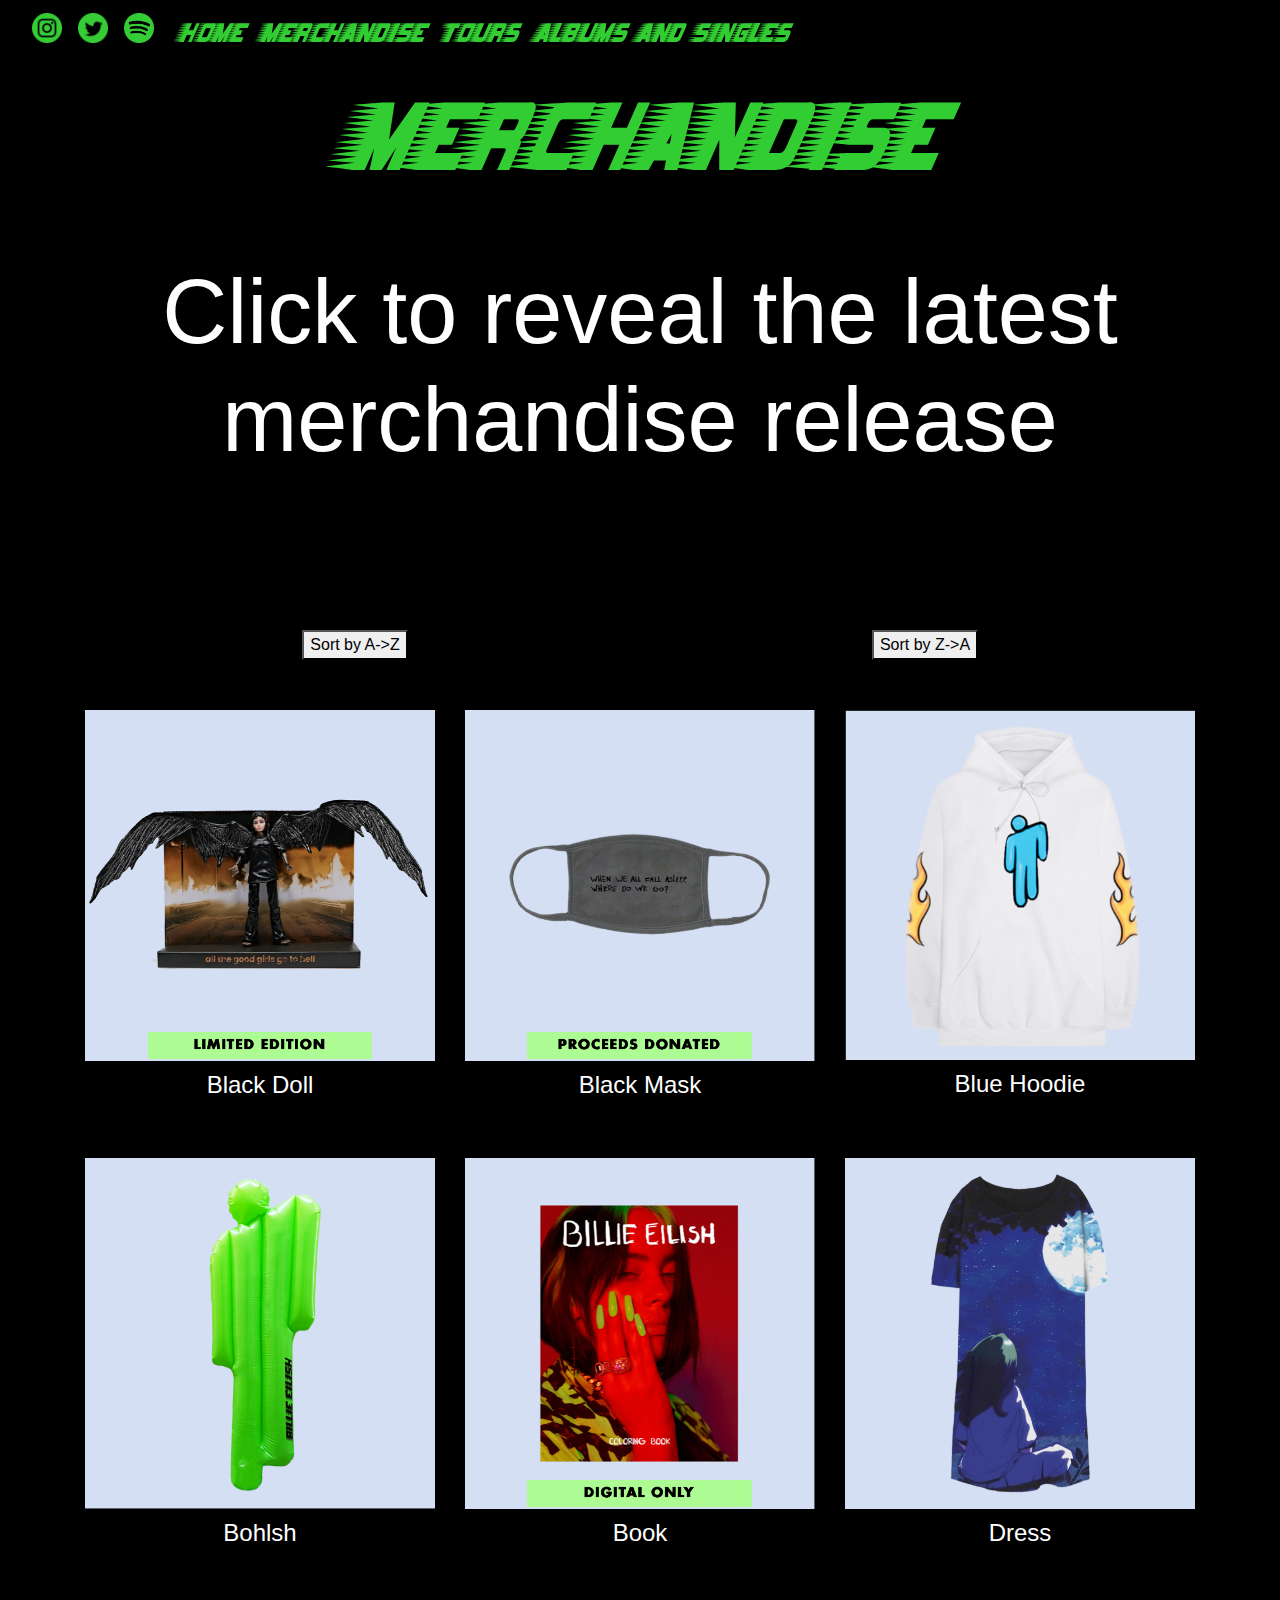
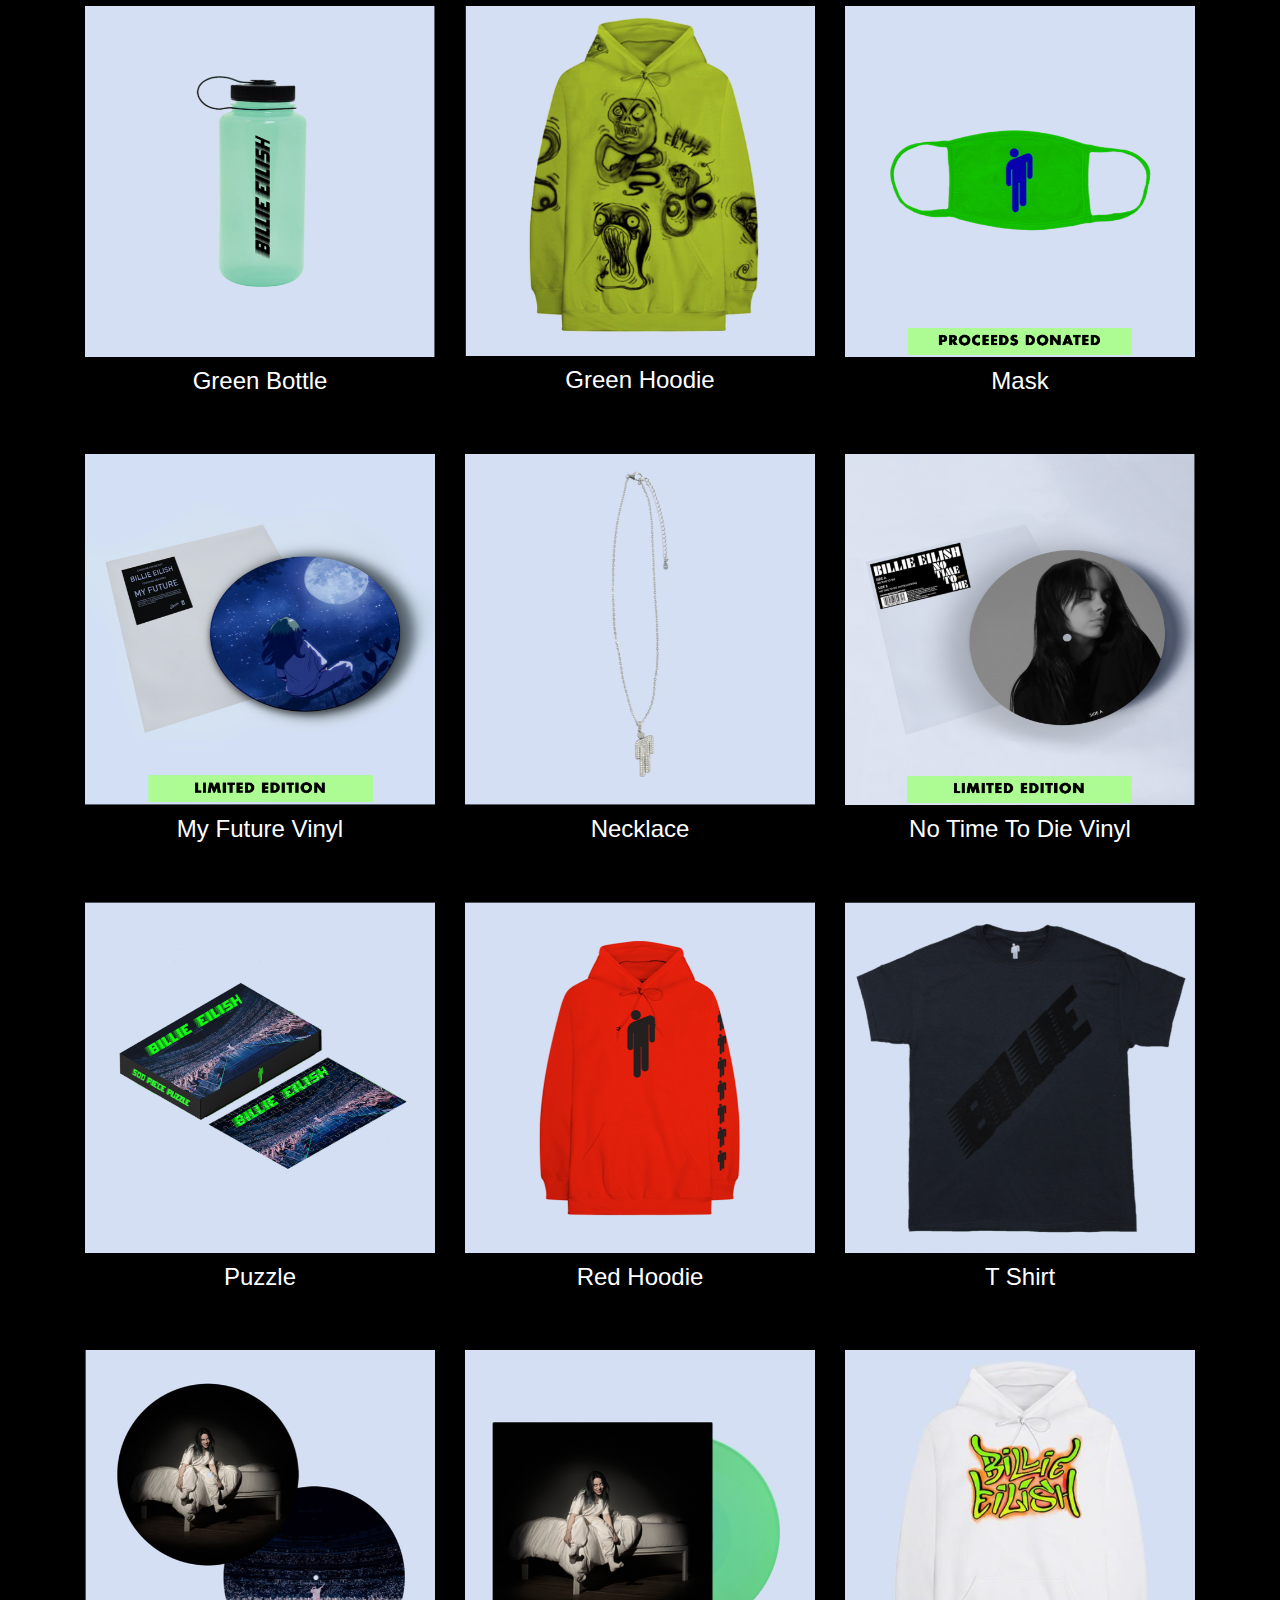
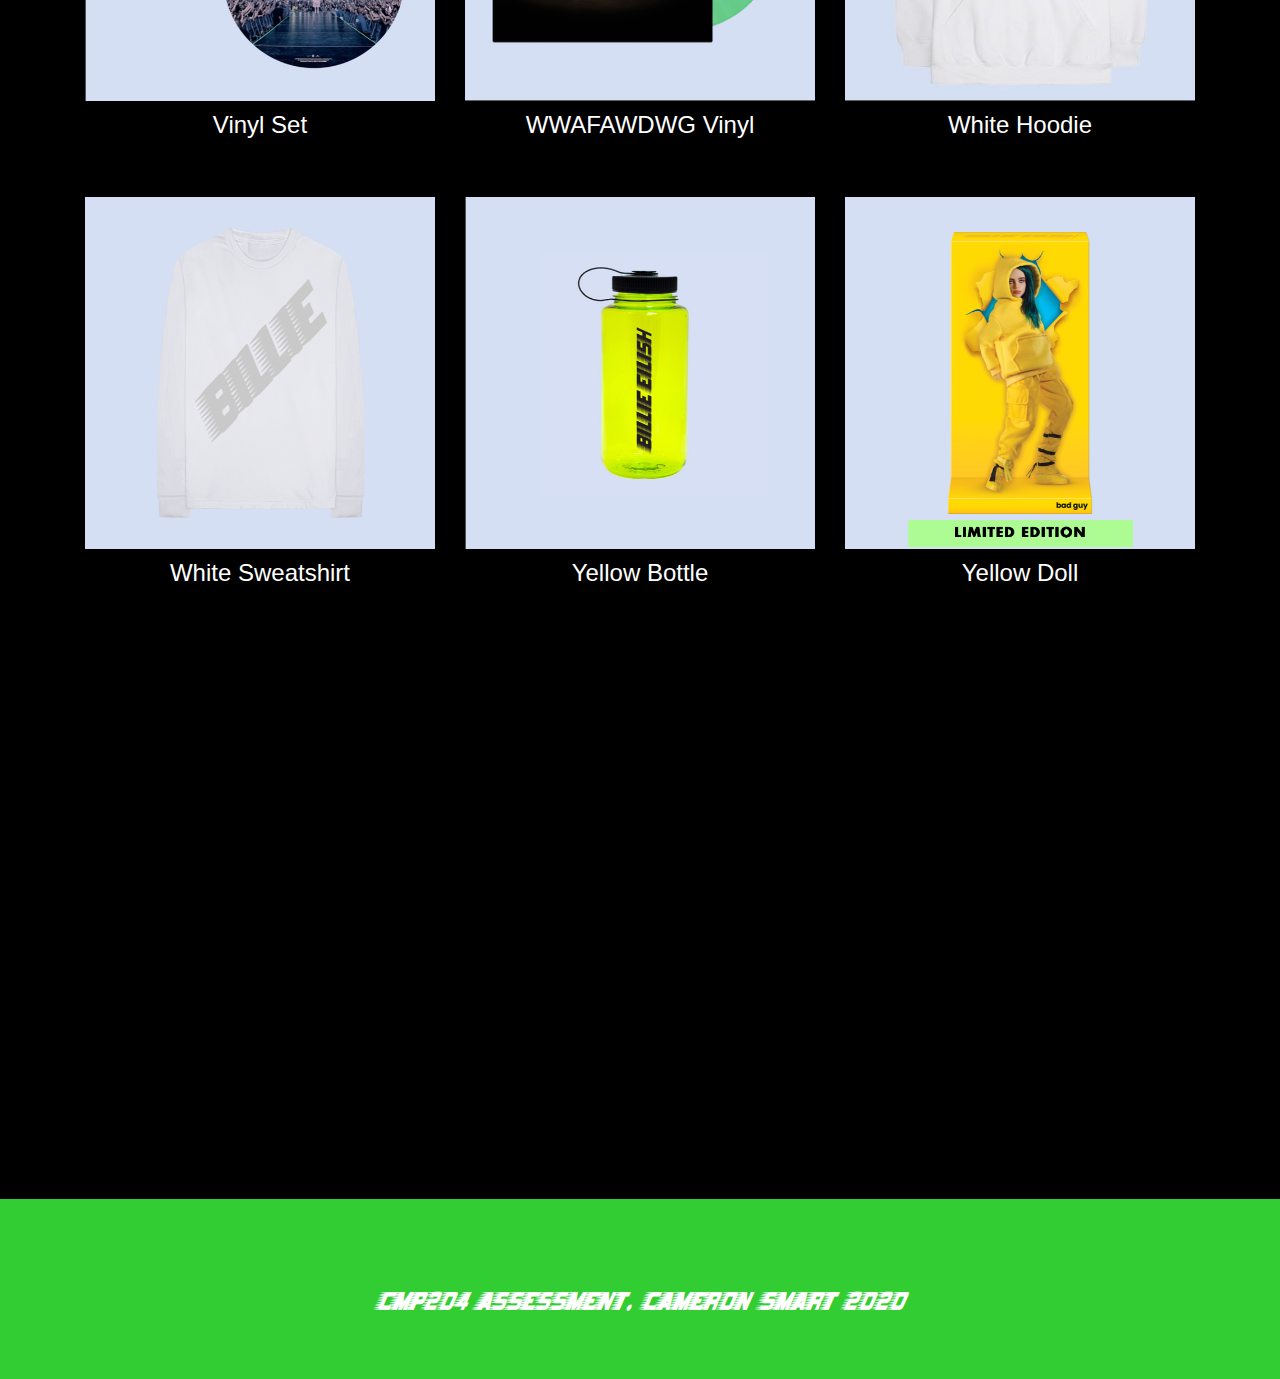
==== merchandise.html @ 7ebe22fa "Initial upload of existing project" ====
<html>

<head>
    <link rel="stylesheet" href="css/bootstrap.min.css">
    <link rel="stylesheet" href="css/style.css">
    
    <meta charset="utf-8">
    <meta name="viewport" content="width=device-width, initial-scale=1, shrink-to-fit=no">
    
    <link rel="stylesheet" href="css/cookieBubble.min.css"> 
    
    <title>Merchandise</title>
</head>
    
    
<body>
    
    <!-- COOKIE POP UP START -->
    <script src="https://cdnjs.cloudflare.com/ajax/libs/jquery/3.1.1/jquery.min.js"></script>
    <script src="js/cookieBubble.min.js"></script>
    <script>
        (function ($) {
                $.cookieBubble();
        })(jQuery);
    </script>
    <!-- COOKIE POP UP END -->
    
    <!-- JUMBOTRON START -->
    <div class="jumbotron text-center" id="jumbotron">
        <h1>Merchandise</h1>
    </div>
    <!-- JUMBOTRON END -->
    
    <!-- NAVBAR START -->
    
    <div id="navbar">
    <nav class="navbar fixed-top navbar-expand-lg">
        <a class="navbar-brand hvr-grow" href="index.html">
        </a>
        
        <button class="navbar-toggler" type="button" data-toggle="collapse" data-target="#navbarSupportedContent" aria-controls="navbarSupportedContent" aria-expanded="false" aria-label="Toggle navigation">
            <img src="images/icons/menu.png" width="30" height="30" alt="Menu button">
        </button>
        
    
        <div class="collapse navbar-collapse" id="navbarSupportedContent">
            <ul class="navbar-nav mr-auto">
                <a class="navbar-brand hvr-grow" href="https://www.instagram.com/billieeilish/">
                    <img src="images/icons/instagram.png" width="30" height="30" alt="Instagram" loading="lazy">
                </a>
                <a class="navbar-brand hvr-grow" href="https://twitter.com/billieeilish">
                    <img src="images/icons/twitter.png" width="30" height="30" alt="Twitter" loading="lazy">
                </a>
                <a class="navbar-brand hvr-grow" href="https://open.spotify.com/artist/6qqNVTkY8uBg9cP3Jd7DAH">
                    <img src="images/icons/spotify.png" width="30" height="30" alt="Spotify" loading="lazy">
                </a>
                <li class="nav-item active">
                    <a class="nav-link hvr-grow" href="index.html">Home<span class="sr-only">(current)</span></a>
                </li>
                <li class="nav-item">
                    <a class="nav-link hvr-grow" href="merchandise.html">Merchandise</a>
                </li>
                <li class="nav-item">
                    <a class="nav-link hvr-grow" href="tours.html">Tours</a>
                </li>
                <li class="nav-item">
                    <a class="nav-link hvr-grow" href="albums.php">Albums and Singles</a>
                </li>
            </ul>
        </div>
    </nav>
    </div>
    
    <!-- NAVBAR END -->
    
    <!-- CONTENT START -->
    
    <div class="container" id="items">
        <div class="row">
            <div class="col-sm-12 text-center">
                <div id="divOne">
                    <h1>Click to reveal the latest merchandise release</h1><br><br>
                </div>
            </div>
        </div>
        
        <div class="row">
            <div class="col-sm-6 text-center">
                <div id="buttonOne">
                    <button onclick="setupItemAZ();" type="button">Sort by A->Z</button>
                </div>
            </div>
            <div class="col-sm-6 text-center">
                <div id="buttonTwo">
                    <button onclick="setupItemZA();" type="button">Sort by Z->A</button>
                </div>
            </div>
        </div>
        
        <div class="row">
            <div class="col-sm-12 text-center">
                <div id="divTwo">
                    <h1></h1>
                </div>
            </div>
        </div>
    </div>
    
    <!-- IMAGE SOURCE: https://store.billieeilish.com/products/blohsh-cloth-face-covering?variant=31700406665277 -->
    <script type="text/javascript" src="js/script.js"></script>

    <!-- CONTENT END -->
    
    <!-- REMOVE LATER: DEBUGGING PURPOSES -->
    <br><br><br><br><br><br><br><br><br><br><br><br><br><br><br><br><br><br><br><br><br>
    
    <!-- FOOTER START -->
    
    <div class="jumbotron text-center" id="footer">
        <h4>CMP204 Assessment. Cameron Smart 2020</h4>
    </div>
    
    <!-- FOOTER END -->
    
    <!-- JS: must be at end of body -->
    <script src="https://code.jquery.com/jquery-3.5.1.slim.min.js" integrity="sha384-DfXdz2htPH0lsSSs5nCTpuj/zy4C+OGpamoFVy38MVBnE+IbbVYUew+OrCXaRkfj" crossorigin="anonymous"></script>
    <script src="https://cdn.jsdelivr.net/npm/popper.js@1.16.0/dist/umd/popper.min.js" integrity="sha384-Q6E9RHvbIyZFJoft+2mJbHaEWldlvI9IOYy5n3zV9zzTtmI3UksdQRVvoxMfooAo" crossorigin="anonymous"></script>
    <script src="https://stackpath.bootstrapcdn.com/bootstrap/4.5.0/js/bootstrap.min.js" integrity="sha384-OgVRvuATP1z7JjHLkuOU7Xw704+h835Lr+6QL9UvYjZE3Ipu6Tp75j7Bh/kR0JKI" crossorigin="anonymous"></script>
    <!-- END JS -->
    
</body>

</html>
---- css/style.css ----
@font-face {
    font-family: barbatrick;
    src: url(fonts/Barbatrick.otf);
}

body {
    background-color: black;
}

.hvr-grow {
    display: inline-block;
    vertical-align: middle;
    -webkit-transform: perspective(1px) translateZ(0);
    transform: perspective(1px) translateZ(0);
    box-shadow: 0 0 1px rgba(0, 0, 0, 0);
    -webkit-transition-duration: 0.3s;
    transition-duration: 0.3s;
    -webkit-transition-property: transform;
    transition-property: transform;
}

.hvr-grow:hover, .hvr-grow:focus, .hvr-grow:active {
    -webkit-transform: scale(1.1);
    transform: scale(1.1);
}

.jumbotron{
    font-family: barbatrick;
    background-color: black;
    color: limegreen;
    border-radius: 0px;
    padding-top: 90px;
    padding-bottom: 20px;
}

.setBlue {
    color: blue;
}

#footer {
    color: black;
    background-color: limegreen;
    position: absolute;
    bottom: bottom;
    width: 100%;
    height: 180px;
}

.container-fluid.full-width {
    padding-left: 0;
    padding-right: 0;
    overflow-x: hidden;
}

nav {
    font-family: barbatrick;
    background-color: black;
    color: limegreen;
    font-size: 25px;
}

a { 
    padding-top: 0px;
    color: limegreen;
    font-family: barbatrick;
}

nav img {
    filter: invert(73%) sepia(35%) saturate(4363%) hue-rotate(71deg) brightness(98%) contrast(81%);
}

h1 {
    font-size: 90px;
}

h2 {
    color: limegreen;
    padding-top: 15px;
}

#Timer {
    padding-top: 100px;
    color: limegreen;
    font-family: barbatrick;
    font-size: 40pt;
    text-align: center;
    color: white;
    width: 100%;
}

#TimerArea {
    padding-top:300px;
    background-image: url(../images/Tour.jpg) ;
    background-size: cover;
    height: 900px;
}

#tickets h2 {
    padding-top: 100px;
    color: white;
}

#tickets {
    padding-bottom: 100px;
}

#divOne {
    color: white;
    padding-bottom: 50px;
}

#divTwo h4 {
    padding-top: 10px;
}

#albums {
     padding-top: 40px;
}

#cover {
    margin-top:30px;margin-bottom:30px;
}
#items .row {
    padding-bottom: 50px;
}

.yellow {
    background-color: RGB(233,214,127);
}

.red {
    background-color: RGB(245,33,56);
}

.grey {
    background-color: RGB(50,48,44);
}

.cream{
    background-color: RGB(197,184,137);
}

h3, h4, h5, h6 {
    color: white;
}

.yellow img, .red img, .grey img, .cream img {
    max-height: 400px;
}

.cookie-policy-btn {
    font-family: inherit; 
}
---- css/cookieBubble.min.css ----
.cookie-bubble{position:fixed;width:100%;max-width:400px;min-height:100px;border-radius:10px;background-color:#fff;-webkit-box-shadow:0 2px 15px rgba(0,0,0,.2);box-shadow:0 2px 15px rgba(0,0,0,.2);z-index:9999;font-family:sans-serif}.cookie-bubble.top-left{top:10px;left:10px}.cookie-bubble.top-right{top:10px;right:0}.cookie-bubble.top-center{top:10px;left:calc(100vw - 100vw/2 - 400px/2)}.cookie-bubble.bottom-left{bottom:10px;left:10px}.cookie-bubble.bottom-right{bottom:10px;right:0}.cookie-bubble.bottom-center{bottom:10px;left:calc(100vw - 100vw/2 - 400px/2)}.cookie-bubble.show.top-center,.cookie-bubble.show.top-left,.cookie-bubble.show.top-right{-webkit-animation-name:popInTop;animation-name:popInTop;-webkit-animation-duration:2s;animation-duration:2s;-webkit-animation-timing-function:cubic-bezier(.19,1,.22,1);animation-timing-function:cubic-bezier(.19,1,.22,1);-webkit-animation-fill-mode:forwards;animation-fill-mode:forwards}.cookie-bubble.show.bottom-center,.cookie-bubble.show.bottom-left,.cookie-bubble.show.bottom-right{-webkit-animation-name:popInBottom;animation-name:popInBottom;-webkit-animation-duration:2s;animation-duration:2s;-webkit-animation-timing-function:cubic-bezier(.19,1,.22,1);animation-timing-function:cubic-bezier(.19,1,.22,1);-webkit-animation-fill-mode:forwards;animation-fill-mode:forwards}.cookie-bubble.hide{display:none}.cookie-bubble .cb-wrapper{position:relative;display:inline-block;padding:15px}.cookie-bubble .cb-wrapper .cb-row{position:relative;display:-webkit-box;display:-ms-flexbox;display:flex;text-align:left}.cookie-bubble .cb-wrapper .cb-row .cb-row-content .message{position:relative;width:100%;display:inline-block;color:#000;font-size:18px;margin-top:0}.cookie-bubble .cb-wrapper .cb-row .cb-row-content .cb-controls{position:relative;width:100%;float:left;margin-top:10px}.cookie-bubble .cb-wrapper .cb-row .cb-image{padding-right:23px}.cookie-bubble .cb-wrapper .cb-row .cb-image .cookie-inner-color{fill:#a89768}.cookie-bubble .cb-wrapper .cb-row .cb-image svg{width:75px}.cookie-bubble .cb-wrapper .cb-row .agreement-btn{margin:0 10px 0 0;text-decoration:none;color:#fff;background:limegreen;padding:10px 20px;border-radius:100px;font-size:14px;opacity:1;border:none;cursor:pointer;text-transform:uppercase;font-weight:600;float:left}.cookie-bubble .cb-wrapper .cb-row .agreement-btn:hover{background-color:green}.cookie-bubble .cb-wrapper .cb-row .cookie-policy-btn{margin:0;color:#000;padding:10px 0;border-radius:100px;font-size:14px;opacity:.95;border:none;cursor:pointer;font-weight:400;float:left}.cookie-bubble .cb-wrapper .cb-row .cookie-policy-btn:hover{opacity:1;text-decoration:underline}.cookieBubble .copyright-wrapper{margin-top:20px}.cookieBubble .copyright-wrapper a.copyright{position:absolute;width:80px;height:16px;bottom:8px;right:7px;margin-top:30px;background:url(../img/cb_copyright.svg);background-size:cover}@-webkit-keyframes popInBottom{0%{-webkit-transform:translateY(120%);transform:translateY(120%)}100%{-webkit-transform:translateY(0);transform:translateY(0)}}@keyframes popInBottom{0%{-webkit-transform:translateY(120%);transform:translateY(120%)}100%{-webkit-transform:translateY(0);transform:translateY(0)}}@-webkit-keyframes popInTop{0%{-webkit-transform:translateY(-120%);transform:translateY(-120%)}100%{-webkit-transform:translateY(0);transform:translateY(0)}}@keyframes popInTop{0%{-webkit-transform:translateY(-120%);transform:translateY(-120%)}100%{-webkit-transform:translateY(0);transform:translateY(0)}}@media (max-width:420px){.cookieBubble{border-radius:0;max-width:inherit;left:0!important;bottom:0!important}.cookieBubble .cb-image{display:none}}
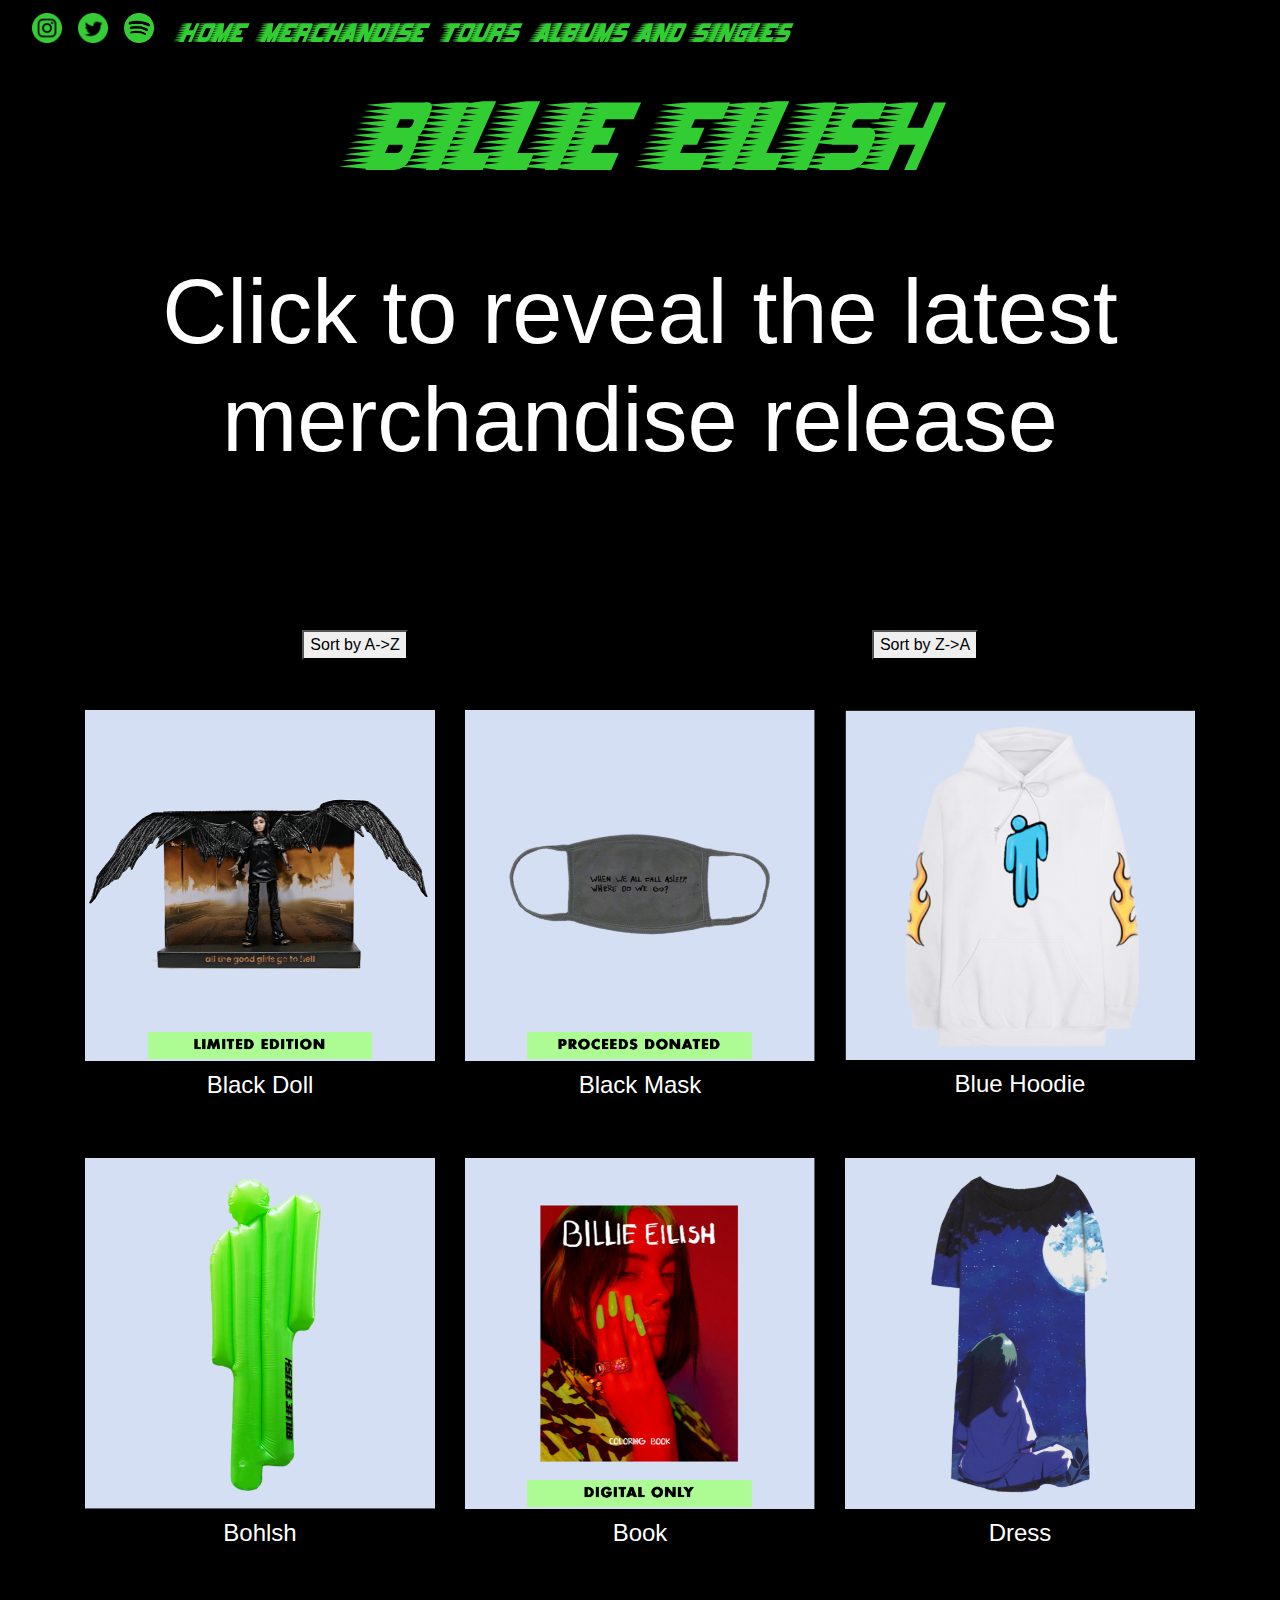
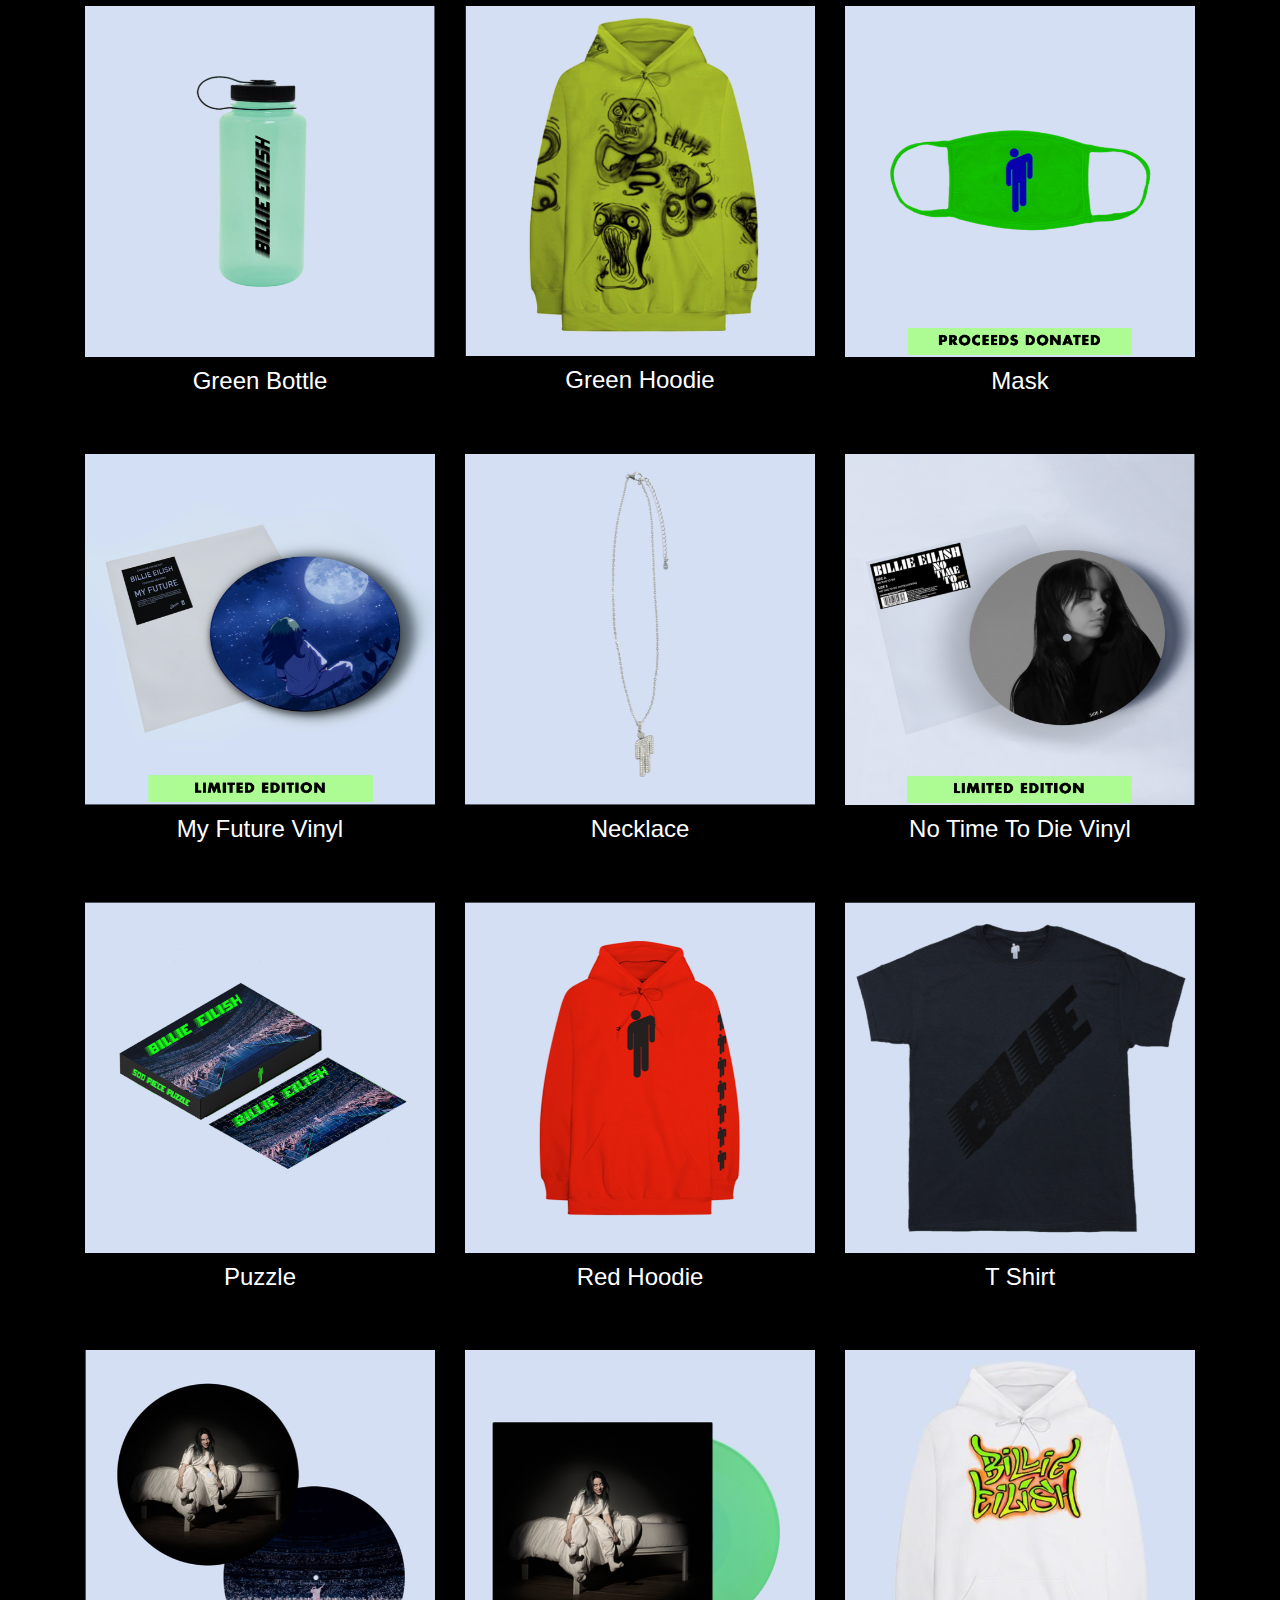
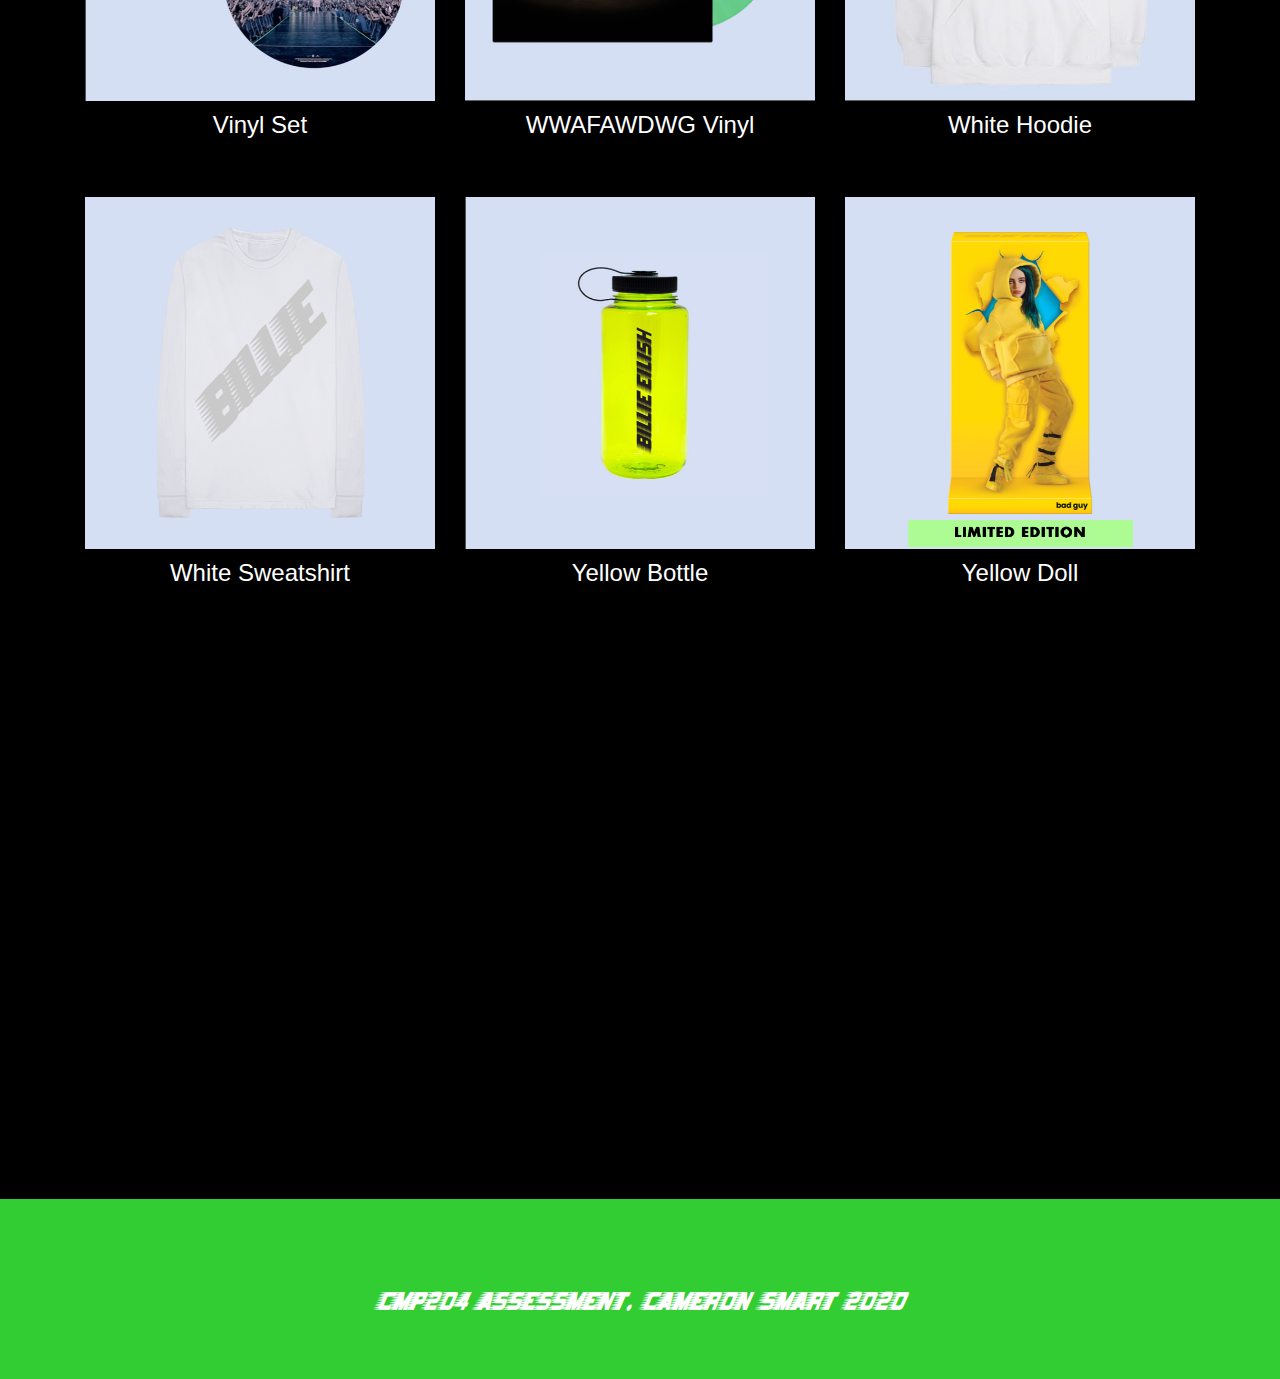
==== commit aa83a275: "Updated JS references" ====
--- a/merchandise.html
+++ b/merchandise.html
@@ -26,8 +26,10 @@
     <!-- COOKIE POP UP END -->
     
     <!-- JUMBOTRON START -->
-    <div class="jumbotron text-center" id="jumbotron">
-        <h1>Merchandise</h1>
+    <div class="divThree">
+        <div class="jumbotron text-center" id="jumbotron2">
+            <h1>Billie Eilish</h1>
+        </div>
     </div>
     <!-- JUMBOTRON END -->
     
